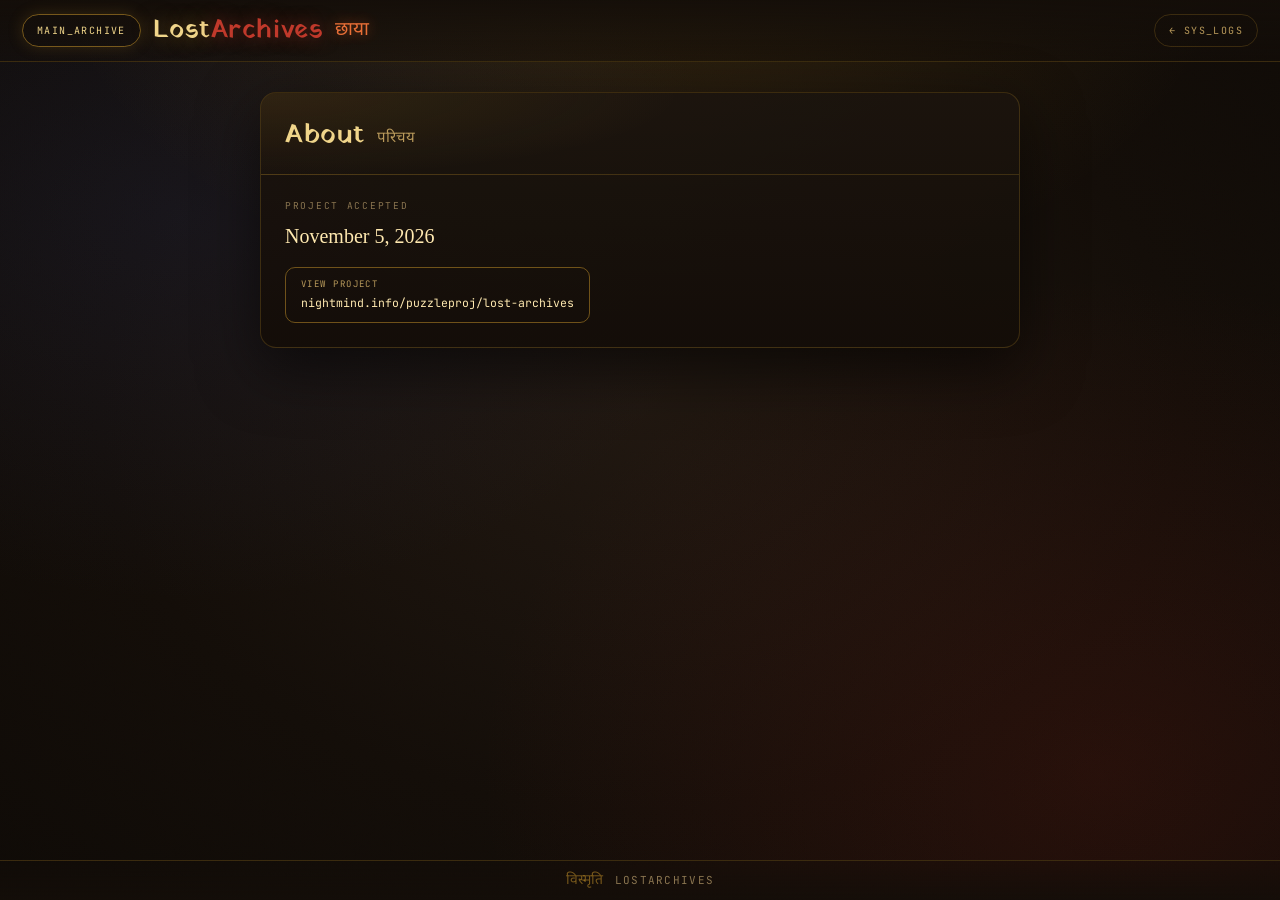
==== about.html @ 7a84ef9a "Add About page and Nightmind acceptance to changelog" ====
<!DOCTYPE html>
<html lang="en">
<head>
<meta charset="utf-8">
<meta name="viewport" content="width=device-width, initial-scale=1">
<title>LostArchives · About</title>
<meta name="description" content="LostArchives — project accepted at Nightmind.">
<link rel="icon" href="assets/favicon.svg" type="image/svg+xml">
<link rel="preconnect" href="https://fonts.googleapis.com">
<link rel="preconnect" href="https://fonts.gstatic.com" crossorigin>
<link href="https://fonts.googleapis.com/css2?family=Yatra+One&family=Noto+Sans+Devanagari:wght@400;500;700&family=JetBrains+Mono:wght@400;700&display=swap" rel="stylesheet">
<style>
  :root {
    --hand: "Yatra One", Georgia, serif;
    --sans: -apple-system, BlinkMacSystemFont, "Segoe UI", Roboto, sans-serif;
    --mono: "JetBrains Mono", ui-monospace, "SF Mono", Menlo, monospace;
    --deva: "Noto Sans Devanagari", serif;
    --serif: Georgia, "Iowan Old Style", "Times New Roman", serif;

    --soot: #0b0805;
    --stone: #1b140e;
    --brass: #c9962b;
    --gold: #f0d58a;
    --gold2: #ffe9b0;
    --copper: #8a5a2b;
    --sindoor: #c0392b;
    --ember: #ff7a3c;
    --ivory: #f3e6c8;
    --oldgold: #b99a5b;
    --muted: #8a7550;
    --line: rgba(201, 150, 43, .22);
    --line-strong: rgba(240, 213, 138, .45);
    --radius-lg: 16px;
  }
  * { box-sizing: border-box; }
  html, body { min-height: 100%; }
  body {
    margin: 0; color: var(--ivory);
    font: 13px/1.5 var(--sans);
    -webkit-font-smoothing: antialiased; text-rendering: optimizeLegibility;
    display: flex; flex-direction: column; min-height: 100vh;
    background: var(--soot);
  }

  #bg { position: fixed; inset: 0; z-index: 0; overflow: hidden;
    background:
      radial-gradient(1000px 680px at 50% -10%, rgba(201,150,43,.16), transparent 60%),
      radial-gradient(900px 620px at 14% 24%, rgba(51,70,140,.14), transparent 62%),
      radial-gradient(1000px 800px at 86% 86%, rgba(125,31,20,.2), transparent 62%),
      radial-gradient(1200px 900px at 50% 45%, #201710 0%, #130d08 45%, #0b0805 100%);
  }
  #grain { position: absolute; inset: -50%; opacity: .05; mix-blend-mode: overlay;
    background-image: url("data:image/svg+xml,%3Csvg xmlns='http://www.w3.org/2000/svg' width='180' height='180'%3E%3Cfilter id='n'%3E%3CfeTurbulence type='fractalNoise' baseFrequency='0.9' numOctaves='2' stitchTiles='stitch'/%3E%3C/filter%3E%3Crect width='180' height='180' filter='url(%23n)'/%3E%3C/svg%3E"); }

  header, main, footer { position: relative; z-index: 1; }

  header {
    display: flex; align-items: center; gap: 12px; height: 62px; padding: 0 22px;
    background: linear-gradient(180deg, rgba(20,14,9,.94), rgba(20,14,9,.4));
    border-bottom: 1px solid var(--line);
  }
  .wordmark { font-family: var(--hand); font-size: 26px; line-height: 1;
    color: var(--gold); letter-spacing: .02em; text-shadow: 0 0 20px rgba(201,150,43,.5); }
  .wordmark .accent { color: var(--sindoor); text-shadow: 0 0 18px rgba(192,57,43,.55); }
  .devaMark { font-family: var(--deva); font-size: 19px; color: var(--ember); opacity: .9;
    line-height: 1; text-shadow: 0 0 14px rgba(255,122,60,.55); }
  .spacer { flex: 1; }
  .navlink {
    font-family: var(--mono); font-size: 10px; letter-spacing: .14em; text-transform: uppercase;
    color: var(--oldgold); text-decoration: none; border: 1px solid var(--line);
    border-radius: 20px; padding: 8px 14px; transition: all .14s; white-space: nowrap;
  }
  .navlink:hover { color: var(--ivory); border-color: var(--line-strong); background: rgba(255,255,255,.04); }
  .navlink.main { color: var(--gold); border-color: rgba(201,150,43,.55); box-shadow: 0 0 16px rgba(201,150,43,.18); }
  .navlink.main:hover { color: var(--gold2); border-color: var(--gold); background: rgba(201,150,43,.08); }

  main { flex: 1; padding: 30px 22px 46px; display: flex; justify-content: center; }
  .wrap { width: 100%; max-width: 760px; }

  .panel {
    background: linear-gradient(180deg, rgba(27,20,14,.92), rgba(19,13,8,.92));
    border: 1px solid var(--line); border-radius: var(--radius-lg);
    box-shadow: 0 20px 60px rgba(0,0,0,.55); overflow: hidden;
  }
  .panel-head {
    display: flex; align-items: baseline; gap: 12px; flex-wrap: wrap;
    padding: 22px 24px 18px; border-bottom: 1px solid var(--line);
    background: radial-gradient(600px 120px at 0% 0%, rgba(201,150,43,.12), transparent 70%);
  }
  .panel-head h1 { font-family: var(--hand); font-weight: 400; font-size: 27px; margin: 0;
    color: var(--gold); letter-spacing: .02em; }
  .panel-head .deva { font-family: var(--deva); font-size: 15px; color: var(--oldgold); }

  .panel-body { padding: 24px; }
  .eyebrow { font-family: var(--mono); font-size: 9.5px; letter-spacing: .18em;
    text-transform: uppercase; color: var(--muted); margin-bottom: 8px; }
  .accept-date { font-family: var(--serif); font-size: 20px; color: var(--gold2);
    margin: 0 0 16px; }
  .accept-link { display: inline-flex; flex-direction: column; gap: 3px;
    color: var(--gold2); text-decoration: none; border: 1px solid rgba(201,150,43,.5);
    border-radius: 10px; padding: 10px 15px; transition: all .15s; }
  .accept-link:hover, .accept-link:focus-visible { background: rgba(201,150,43,.1);
    border-color: var(--line-strong); outline: none; }
  .accept-label { font-family: var(--mono); font-size: 9px; letter-spacing: .16em;
    text-transform: uppercase; color: var(--oldgold); }
  .accept-url { font-family: var(--mono); font-size: 11.5px; overflow-wrap: anywhere; }

  footer {
    display: flex; align-items: center; justify-content: center; gap: 12px; height: 40px; padding: 0 18px;
    border-top: 1px solid var(--line); color: var(--muted); font-size: 11px;
    background: linear-gradient(0deg, rgba(20,14,9,.9), rgba(20,14,9,.25));
  }
  footer .fm { font-family: var(--deva); color: rgba(201,150,43,.55); font-size: 14px; }
  footer .ft { font-family: var(--mono); letter-spacing: .12em; text-transform: uppercase; }

  @media (max-width: 640px) {
    header { height: 54px; padding: 0 14px; gap: 8px; }
    .wordmark { font-size: 20px; }
    .devaMark { font-size: 16px; }
    .navlink { padding: 6px 9px; font-size: 9px; letter-spacing: .08em; }
    main { padding: 18px 12px 34px; }
    .panel-head { padding: 18px 16px 14px; }
    .panel-head h1 { font-size: 22px; }
    .panel-body { padding: 18px 16px 22px; }
  }
  @media (max-width: 420px) {
    .wordmark { font-size: 18px; }
    .navlink { font-size: 8.5px; padding: 6px 8px; letter-spacing: .04em; }
  }
  @media (max-width: 360px) {
    header { gap: 6px; padding: 0 10px; }
    .wordmark { font-size: 17px; }
    .devaMark { display: none; }
    .navlink { padding: 6px 7px; }
  }
</style>
<!-- Google tag (gtag.js) -->
<script async src="https://www.googletagmanager.com/gtag/js?id=G-NR4B96Q0KX"></script>
<script>
  window.dataLayer = window.dataLayer || [];
  function gtag(){dataLayer.push(arguments);}
  gtag('js', new Date());

  gtag('config', 'G-NR4B96Q0KX');
</script>
</head>
<body>

<div id="bg">
  <div id="grain"></div>
</div>

<header>
  <a class="navlink main" href="https://www.instagram.com/rikith.lostarchives/" target="_blank" rel="noopener">MAIN_ARCHIVE</a>
  <span class="wordmark">Lost<span class="accent">Archives</span></span>
  <span class="devaMark">छाया</span>
  <span class="spacer"></span>
  <a class="navlink" href="index.html">← SYS_LOGS</a>
</header>

<main>
  <div class="wrap">
    <section class="panel">
      <div class="panel-head">
        <h1>About</h1>
        <span class="deva">परिचय</span>
      </div>
      <div class="panel-body">
        <div class="eyebrow">Project accepted</div>
        <p class="accept-date">November 5, 2026</p>
        <a class="accept-link" href="https://www.nightmind.info/puzzleproj/lost-archives" target="_blank" rel="noopener">
          <span class="accept-label">View project</span>
          <span class="accept-url">nightmind.info/puzzleproj/lost-archives</span>
        </a>
      </div>
    </section>
  </div>
</main>

<footer>
  <span class="fm">विस्मृति</span>
  <span class="ft">LostArchives</span>
</footer>

</body>
</html>
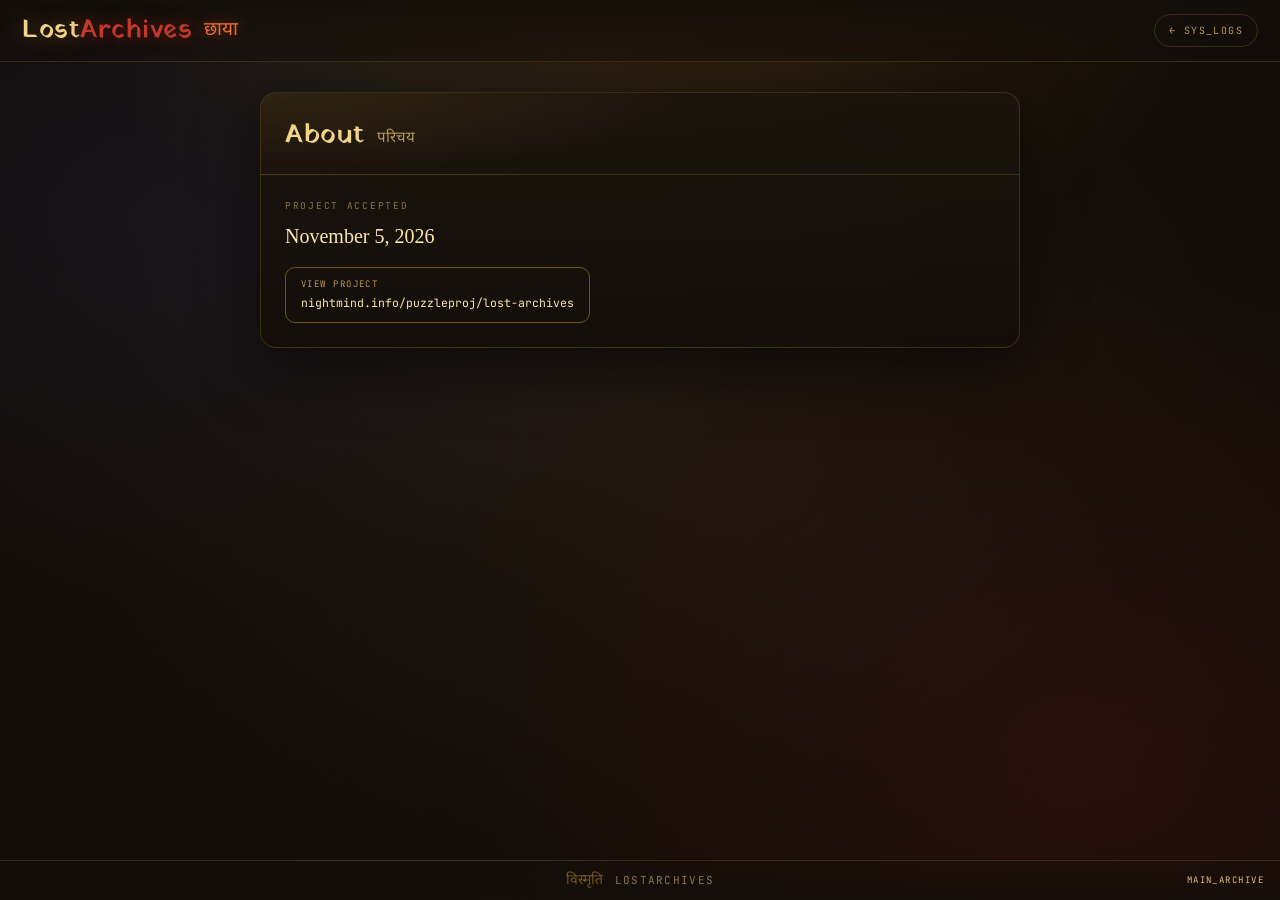
==== commit e54a2422: "Move MAIN_ARCHIVE link to footer" ====
--- a/about.html
+++ b/about.html
@@ -106,12 +106,18 @@
   .accept-url { font-family: var(--mono); font-size: 11.5px; overflow-wrap: anywhere; }
 
   footer {
+    position: relative;
     display: flex; align-items: center; justify-content: center; gap: 12px; height: 40px; padding: 0 18px;
     border-top: 1px solid var(--line); color: var(--muted); font-size: 11px;
     background: linear-gradient(0deg, rgba(20,14,9,.9), rgba(20,14,9,.25));
   }
   footer .fm { font-family: var(--deva); color: rgba(201,150,43,.55); font-size: 14px; }
   footer .ft { font-family: var(--mono); letter-spacing: .12em; text-transform: uppercase; }
+  .footer-main { position: absolute; right: 16px; top: 50%; transform: translateY(-50%);
+    font-family: var(--mono); font-size: 9px; letter-spacing: .16em; text-transform: uppercase;
+    color: var(--gold); opacity: .9; text-decoration: none;
+    transition: color .15s, opacity .15s; }
+  .footer-main:hover, .footer-main:focus-visible { color: var(--gold2); opacity: 1; outline: none; }
 
   @media (max-width: 640px) {
     header { height: 54px; padding: 0 14px; gap: 8px; }
@@ -122,6 +128,7 @@
     .panel-head { padding: 18px 16px 14px; }
     .panel-head h1 { font-size: 22px; }
     .panel-body { padding: 18px 16px 22px; }
+    .footer-main { right: 12px; font-size: 8px; letter-spacing: .1em; }
   }
   @media (max-width: 420px) {
     .wordmark { font-size: 18px; }
@@ -151,7 +158,6 @@
 </div>
 
 <header>
-  <a class="navlink main" href="https://www.instagram.com/rikith.lostarchives/" target="_blank" rel="noopener">MAIN_ARCHIVE</a>
   <span class="wordmark">Lost<span class="accent">Archives</span></span>
   <span class="devaMark">छाया</span>
   <span class="spacer"></span>
@@ -180,6 +186,7 @@
 <footer>
   <span class="fm">विस्मृति</span>
   <span class="ft">LostArchives</span>
+  <a class="footer-main" href="https://www.instagram.com/rikith.lostarchives/" target="_blank" rel="noopener">MAIN_ARCHIVE</a>
 </footer>
 
 </body>
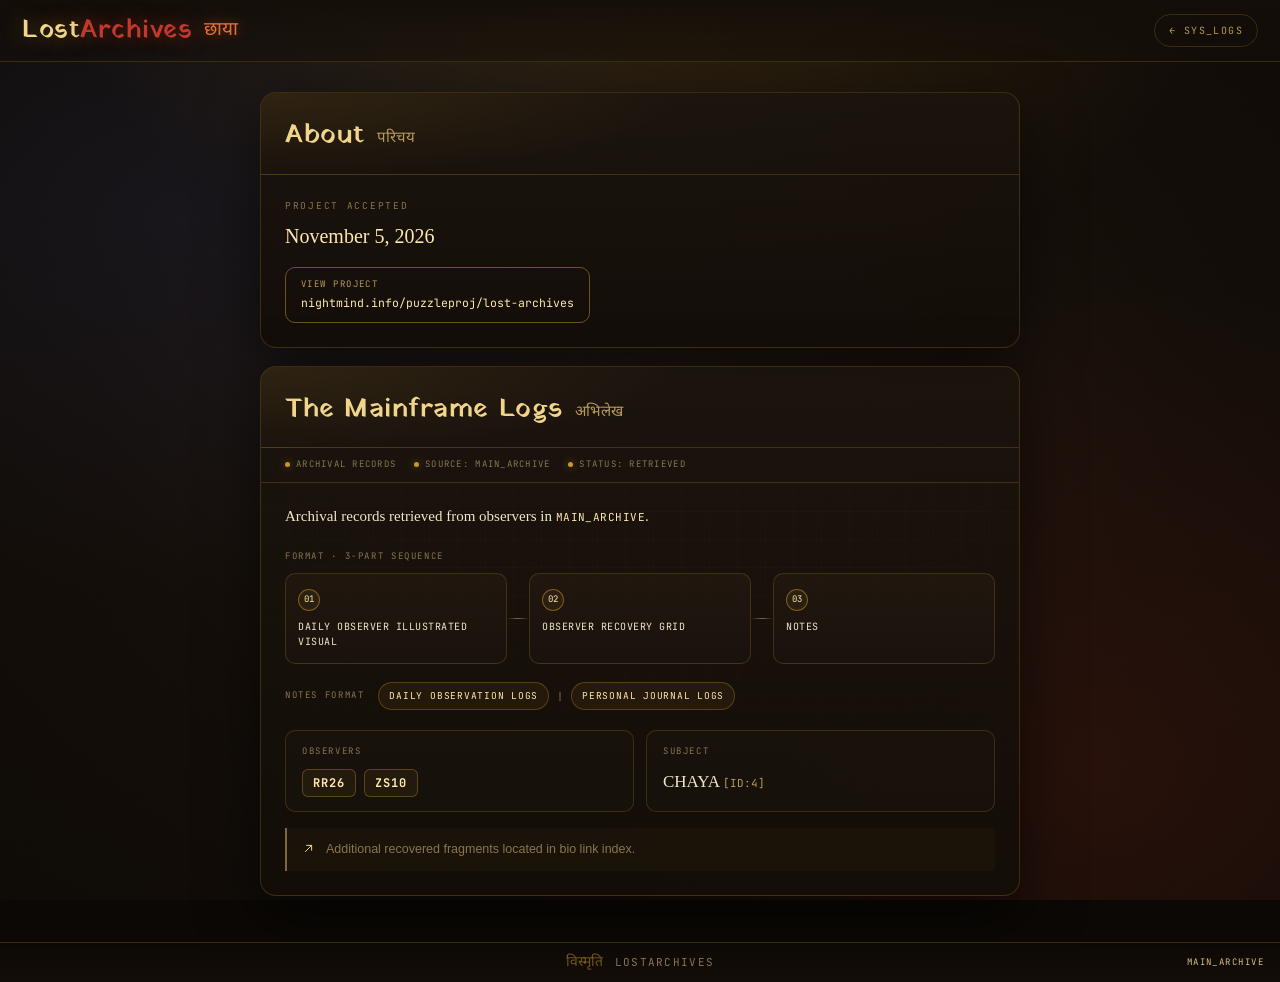
==== commit f62b6b06: "Add Mainframe Logs archival details to About page" ====
--- a/about.html
+++ b/about.html
@@ -105,6 +105,62 @@
     text-transform: uppercase; color: var(--oldgold); }
   .accept-url { font-family: var(--mono); font-size: 11.5px; overflow-wrap: anywhere; }
 
+  .logs-panel { margin-top: 18px; }
+  .log-strip { display: flex; flex-wrap: wrap; gap: 8px 18px; padding: 10px 24px;
+    border-bottom: 1px solid var(--line); font-family: var(--mono); font-size: 9px;
+    letter-spacing: .14em; text-transform: uppercase; color: var(--muted); }
+  .log-strip span { display: inline-flex; align-items: center; gap: 6px; }
+  .log-strip span::before { content: ""; width: 5px; height: 5px; border-radius: 50%;
+    background: var(--brass); box-shadow: 0 0 8px rgba(201,150,43,.6); }
+  .logs-body { position: relative; padding: 22px 24px 24px; }
+  .logs-body::before { content: ""; position: absolute; inset: 0; pointer-events: none;
+    opacity: .35;
+    background-image:
+      linear-gradient(rgba(201,150,43,.08) 1px, transparent 1px),
+      linear-gradient(90deg, rgba(201,150,43,.08) 1px, transparent 1px);
+    background-size: 28px 28px;
+    -webkit-mask-image: radial-gradient(120% 100% at 50% 0%, #000 30%, transparent 85%);
+    mask-image: radial-gradient(120% 100% at 50% 0%, #000 30%, transparent 85%); }
+  .logs-body > * { position: relative; z-index: 1; }
+  .logs-lede { margin: 0 0 22px; font-family: var(--serif); font-size: 15px; line-height: 1.55;
+    color: var(--ivory); max-width: 62ch; }
+  .logs-lede .mono { font-family: var(--mono); font-size: 11px; color: var(--gold2);
+    letter-spacing: .04em; }
+  .log-label { font-family: var(--mono); font-size: 9px; letter-spacing: .18em;
+    text-transform: uppercase; color: var(--muted); margin-bottom: 10px; }
+  .sequence { display: flex; align-items: stretch; gap: 0; margin-bottom: 18px; }
+  .seq-step { flex: 1; min-width: 0; padding: 14px 12px; border: 1px solid var(--line);
+    border-radius: 10px; background: linear-gradient(180deg, rgba(36,26,17,.75), rgba(27,20,14,.75)); }
+  .seq-num { display: inline-flex; align-items: center; justify-content: center;
+    width: 22px; height: 22px; margin-bottom: 9px; border-radius: 50%;
+    border: 1px solid rgba(201,150,43,.5); font-family: var(--mono); font-size: 9px;
+    color: var(--gold2); background: rgba(201,150,43,.08); }
+  .seq-name { display: block; font-family: var(--mono); font-size: 10px; line-height: 1.45;
+    letter-spacing: .05em; text-transform: uppercase; color: var(--ivory); }
+  .seq-link { width: 22px; flex: none; align-self: center; height: 1px;
+    background: linear-gradient(90deg, transparent, var(--line-strong), transparent); }
+  .notes-format { display: flex; flex-wrap: wrap; align-items: center; gap: 10px 14px;
+    margin-bottom: 20px; }
+  .notes-format .log-label { margin: 0; }
+  .note-chips { display: flex; flex-wrap: wrap; align-items: center; gap: 8px; }
+  .note-chip { font-family: var(--mono); font-size: 9.5px; letter-spacing: .08em;
+    text-transform: uppercase; color: var(--gold2); padding: 6px 10px; border-radius: 20px;
+    background: rgba(201,150,43,.08); border: 1px solid rgba(201,150,43,.32); }
+  .chip-sep { color: var(--muted); font-family: var(--mono); font-size: 10px; }
+  .log-meta { display: grid; grid-template-columns: 1fr 1fr; gap: 12px; margin-bottom: 16px; }
+  .meta-card { padding: 14px 16px; border-radius: 10px; border: 1px solid var(--line);
+    background: rgba(27,20,14,.65); }
+  .meta-tags { display: flex; flex-wrap: wrap; gap: 8px; }
+  .meta-tags span { font-family: var(--mono); font-weight: 700; font-size: 12px;
+    letter-spacing: .08em; color: var(--gold2); padding: 4px 10px; border-radius: 6px;
+    border: 1px solid rgba(201,150,43,.35); background: rgba(201,150,43,.07); }
+  .meta-value { font-family: var(--serif); font-size: 17px; color: var(--ivory); }
+  .meta-value .id { font-family: var(--mono); font-size: 11px; color: var(--oldgold); }
+  .bio-note { display: flex; align-items: flex-start; gap: 10px; padding: 12px 14px;
+    border-left: 2px solid var(--line-strong); background: rgba(201,150,43,.04);
+    color: var(--muted); font-size: 12.5px; line-height: 1.55; }
+  .bio-note svg { flex: none; width: 15px; height: 15px; margin-top: 1px; color: var(--gold); }
+
   footer {
     position: relative;
     display: flex; align-items: center; justify-content: center; gap: 12px; height: 40px; padding: 0 18px;
@@ -129,6 +185,13 @@
     .panel-head h1 { font-size: 22px; }
     .panel-body { padding: 18px 16px 22px; }
     .footer-main { right: 12px; font-size: 8px; letter-spacing: .1em; }
+    .log-strip { padding: 9px 16px; gap: 6px 12px; }
+    .logs-body { padding: 18px 16px 20px; }
+    .sequence { flex-direction: column; gap: 8px; margin-bottom: 16px; }
+    .seq-link { width: 1px; height: 12px; align-self: flex-start; margin-left: 23px;
+      background: linear-gradient(180deg, transparent, var(--line-strong), transparent); }
+    .seq-step { padding: 12px 12px; }
+    .log-meta { grid-template-columns: 1fr; }
   }
   @media (max-width: 420px) {
     .wordmark { font-size: 18px; }
@@ -180,6 +243,66 @@
         </a>
       </div>
     </section>
+
+    <section class="panel logs-panel">
+      <div class="panel-head">
+        <h1>The Mainframe Logs</h1>
+        <span class="deva">अभिलेख</span>
+      </div>
+      <div class="log-strip">
+        <span>Archival records</span>
+        <span>Source: MAIN_ARCHIVE</span>
+        <span>Status: Retrieved</span>
+      </div>
+      <div class="logs-body">
+        <p class="logs-lede">Archival records retrieved from observers in <span class="mono">MAIN_ARCHIVE</span>.</p>
+
+        <div class="log-label">Format · 3-part sequence</div>
+        <div class="sequence">
+          <div class="seq-step">
+            <span class="seq-num">01</span>
+            <span class="seq-name">Daily Observer Illustrated Visual</span>
+          </div>
+          <div class="seq-link" aria-hidden="true"></div>
+          <div class="seq-step">
+            <span class="seq-num">02</span>
+            <span class="seq-name">Observer Recovery Grid</span>
+          </div>
+          <div class="seq-link" aria-hidden="true"></div>
+          <div class="seq-step">
+            <span class="seq-num">03</span>
+            <span class="seq-name">Notes</span>
+          </div>
+        </div>
+
+        <div class="notes-format">
+          <span class="log-label">Notes format</span>
+          <div class="note-chips">
+            <span class="note-chip">Daily Observation Logs</span>
+            <span class="chip-sep" aria-hidden="true">|</span>
+            <span class="note-chip">Personal Journal Logs</span>
+          </div>
+        </div>
+
+        <div class="log-meta">
+          <div class="meta-card">
+            <div class="log-label">Observers</div>
+            <div class="meta-tags"><span>RR26</span><span>ZS10</span></div>
+          </div>
+          <div class="meta-card">
+            <div class="log-label">Subject</div>
+            <div class="meta-value">CHAYA <span class="id">[ID:4]</span></div>
+          </div>
+        </div>
+
+        <div class="bio-note">
+          <svg viewBox="0 0 24 24" fill="none" stroke="currentColor" stroke-width="1.6" stroke-linecap="round" stroke-linejoin="round" aria-hidden="true">
+            <path d="M7 17 17 7M9 7h8v8"/>
+          </svg>
+          <span>Additional recovered fragments located in bio link index.</span>
+        </div>
+      </div>
+    </section>
   </div>
 </main>
 
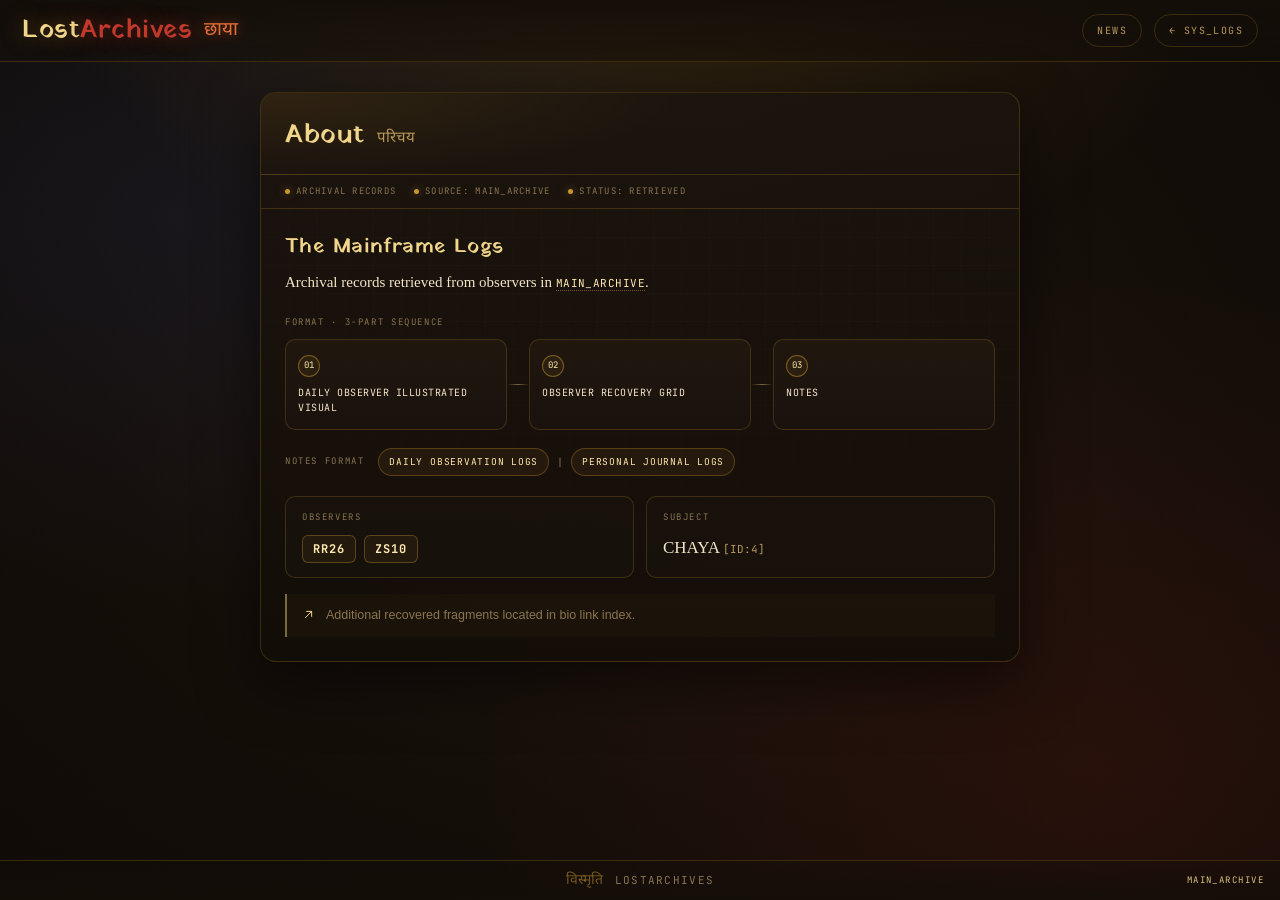
==== commit df332294: "Add News feed page and link MAIN_ARCHIVE from About" ====
--- a/about.html
+++ b/about.html
@@ -91,21 +91,6 @@
     color: var(--gold); letter-spacing: .02em; }
   .panel-head .deva { font-family: var(--deva); font-size: 15px; color: var(--oldgold); }
 
-  .panel-body { padding: 24px; }
-  .eyebrow { font-family: var(--mono); font-size: 9.5px; letter-spacing: .18em;
-    text-transform: uppercase; color: var(--muted); margin-bottom: 8px; }
-  .accept-date { font-family: var(--serif); font-size: 20px; color: var(--gold2);
-    margin: 0 0 16px; }
-  .accept-link { display: inline-flex; flex-direction: column; gap: 3px;
-    color: var(--gold2); text-decoration: none; border: 1px solid rgba(201,150,43,.5);
-    border-radius: 10px; padding: 10px 15px; transition: all .15s; }
-  .accept-link:hover, .accept-link:focus-visible { background: rgba(201,150,43,.1);
-    border-color: var(--line-strong); outline: none; }
-  .accept-label { font-family: var(--mono); font-size: 9px; letter-spacing: .16em;
-    text-transform: uppercase; color: var(--oldgold); }
-  .accept-url { font-family: var(--mono); font-size: 11.5px; overflow-wrap: anywhere; }
-
-  .logs-panel { margin-top: 18px; }
   .log-strip { display: flex; flex-wrap: wrap; gap: 8px 18px; padding: 10px 24px;
     border-bottom: 1px solid var(--line); font-family: var(--mono); font-size: 9px;
     letter-spacing: .14em; text-transform: uppercase; color: var(--muted); }
@@ -122,10 +107,14 @@
     -webkit-mask-image: radial-gradient(120% 100% at 50% 0%, #000 30%, transparent 85%);
     mask-image: radial-gradient(120% 100% at 50% 0%, #000 30%, transparent 85%); }
   .logs-body > * { position: relative; z-index: 1; }
+  .logs-heading { font-family: var(--hand); font-weight: 400; font-size: 21px; margin: 0 0 8px;
+    color: var(--gold); letter-spacing: .02em; }
   .logs-lede { margin: 0 0 22px; font-family: var(--serif); font-size: 15px; line-height: 1.55;
     color: var(--ivory); max-width: 62ch; }
   .logs-lede .mono { font-family: var(--mono); font-size: 11px; color: var(--gold2);
     letter-spacing: .04em; }
+  .logs-lede a { text-decoration: none; border-bottom: 1px dotted rgba(201,150,43,.5); }
+  .logs-lede a:hover, .logs-lede a:focus-visible { color: var(--gold); border-bottom-color: var(--gold); outline: none; }
   .log-label { font-family: var(--mono); font-size: 9px; letter-spacing: .18em;
     text-transform: uppercase; color: var(--muted); margin-bottom: 10px; }
   .sequence { display: flex; align-items: stretch; gap: 0; margin-bottom: 18px; }
@@ -183,7 +172,6 @@
     main { padding: 18px 12px 34px; }
     .panel-head { padding: 18px 16px 14px; }
     .panel-head h1 { font-size: 22px; }
-    .panel-body { padding: 18px 16px 22px; }
     .footer-main { right: 12px; font-size: 8px; letter-spacing: .1em; }
     .log-strip { padding: 9px 16px; gap: 6px 12px; }
     .logs-body { padding: 18px 16px 20px; }
@@ -224,30 +212,16 @@
   <span class="wordmark">Lost<span class="accent">Archives</span></span>
   <span class="devaMark">छाया</span>
   <span class="spacer"></span>
+  <a class="navlink" href="news.html">NEWS</a>
   <a class="navlink" href="index.html">← SYS_LOGS</a>
 </header>
 
 <main>
   <div class="wrap">
-    <section class="panel">
+    <section class="panel logs-panel">
       <div class="panel-head">
         <h1>About</h1>
         <span class="deva">परिचय</span>
-      </div>
-      <div class="panel-body">
-        <div class="eyebrow">Project accepted</div>
-        <p class="accept-date">November 5, 2026</p>
-        <a class="accept-link" href="https://www.nightmind.info/puzzleproj/lost-archives" target="_blank" rel="noopener">
-          <span class="accept-label">View project</span>
-          <span class="accept-url">nightmind.info/puzzleproj/lost-archives</span>
-        </a>
-      </div>
-    </section>
-
-    <section class="panel logs-panel">
-      <div class="panel-head">
-        <h1>The Mainframe Logs</h1>
-        <span class="deva">अभिलेख</span>
       </div>
       <div class="log-strip">
         <span>Archival records</span>
@@ -255,7 +229,8 @@
         <span>Status: Retrieved</span>
       </div>
       <div class="logs-body">
-        <p class="logs-lede">Archival records retrieved from observers in <span class="mono">MAIN_ARCHIVE</span>.</p>
+        <h2 class="logs-heading">The Mainframe Logs</h2>
+        <p class="logs-lede">Archival records retrieved from observers in <a class="mono" href="https://www.instagram.com/rikith.lostarchives/" target="_blank" rel="noopener">MAIN_ARCHIVE</a>.</p>
 
         <div class="log-label">Format · 3-part sequence</div>
         <div class="sequence">
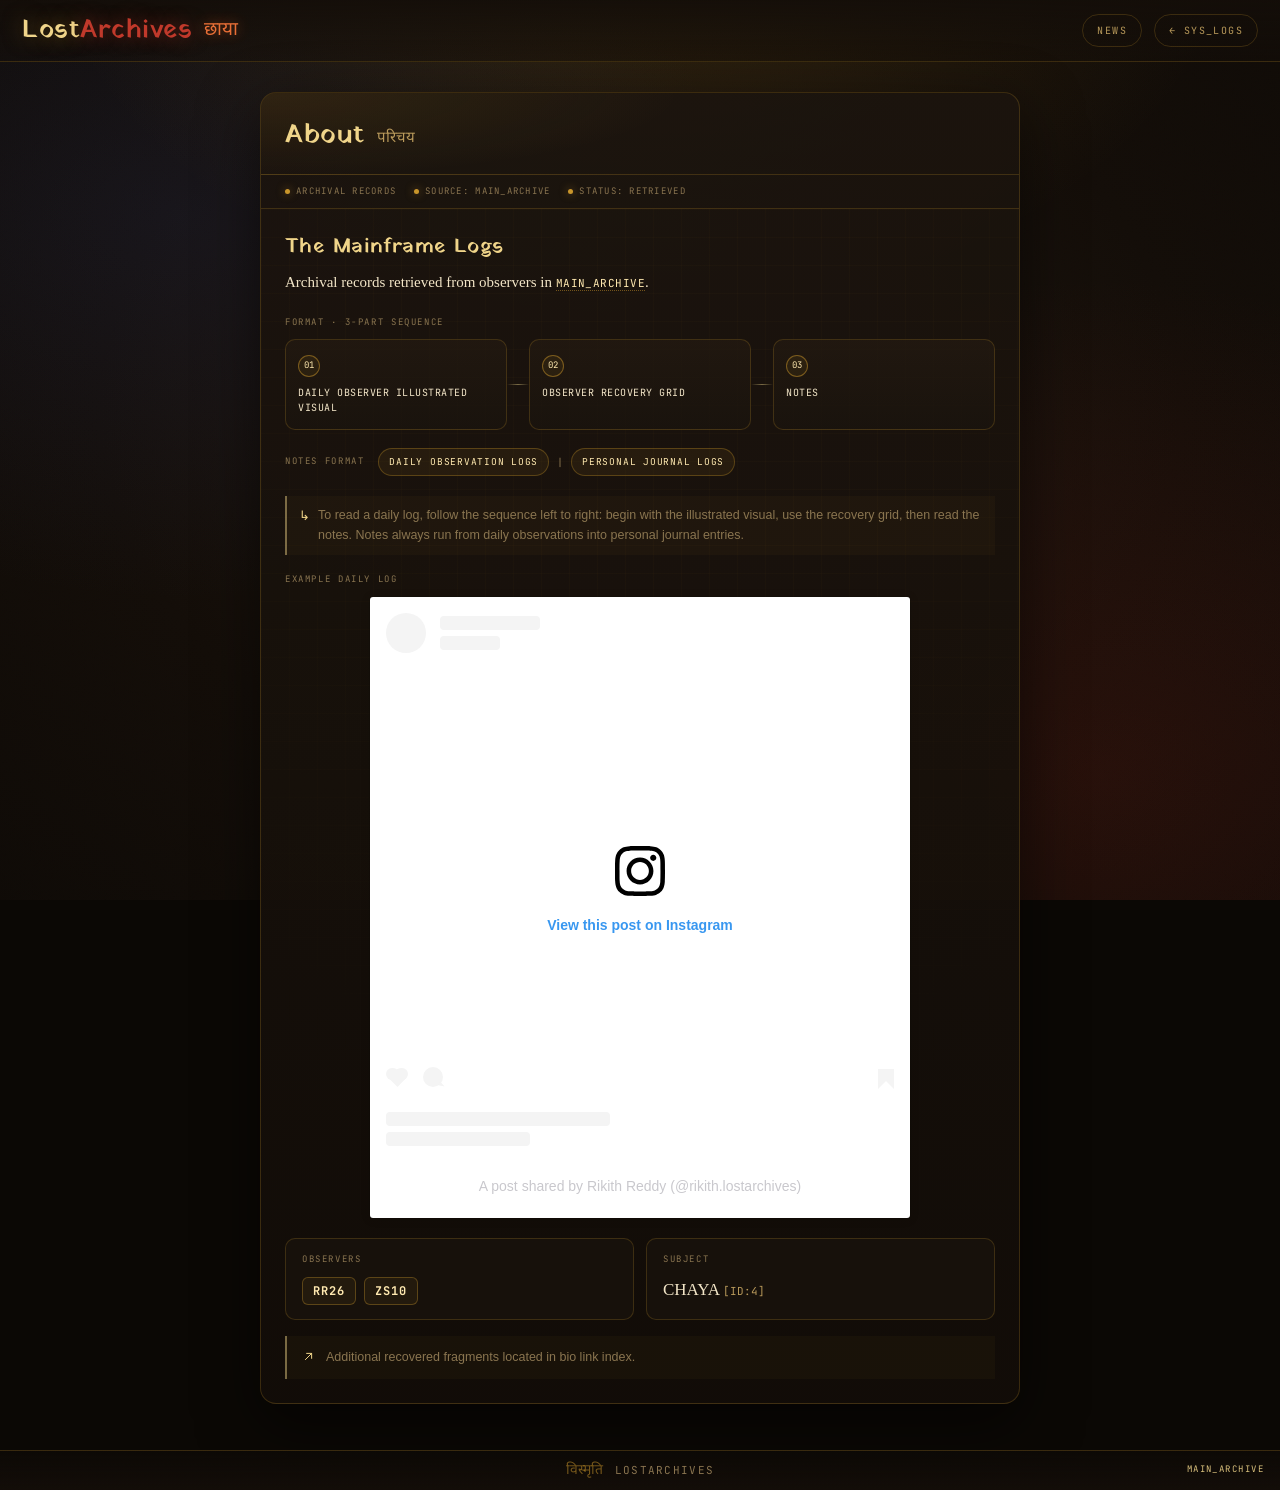
==== commit 036a8388: "Add daily log guidance and example Instagram embed" ====
--- a/about.html
+++ b/about.html
@@ -149,6 +149,12 @@
     border-left: 2px solid var(--line-strong); background: rgba(201,150,43,.04);
     color: var(--muted); font-size: 12.5px; line-height: 1.55; }
   .bio-note svg { flex: none; width: 15px; height: 15px; margin-top: 1px; color: var(--gold); }
+  .logs-help { display: flex; align-items: flex-start; gap: 8px; margin: 0 0 18px;
+    padding: 10px 12px; border-left: 2px solid var(--line-strong);
+    background: rgba(201,150,43,.04); color: var(--muted); font-size: 12.5px; line-height: 1.55; }
+  .logs-help .help-mark { flex: none; color: var(--gold); font-family: var(--mono); }
+  .embed-wrap { display: flex; justify-content: center; margin: 0 0 20px; }
+  .embed-wrap blockquote { margin: 0 !important; }
 
   footer {
     position: relative;
@@ -259,6 +265,17 @@
           </div>
         </div>
 
+        <p class="logs-help">
+          <span class="help-mark" aria-hidden="true">↳</span>
+          <span>To read a daily log, follow the sequence left to right: begin with the illustrated visual, use the recovery grid, then read the notes. Notes always run from daily observations into personal journal entries.</span>
+        </p>
+
+        <div class="log-label">Example daily log</div>
+        <div class="embed-wrap">
+          <blockquote class="instagram-media" data-instgrm-permalink="https://www.instagram.com/p/DewhMpHEgXD/?utm_source=ig_embed&amp;utm_campaign=loading" data-instgrm-version="14" style=" background:#FFF; border:0; border-radius:3px; box-shadow:0 0 1px 0 rgba(0,0,0,0.5),0 1px 10px 0 rgba(0,0,0,0.15); margin: 1px; max-width:540px; min-width:326px; padding:0; width:99.375%; width:-webkit-calc(100% - 2px); width:calc(100% - 2px);"><div style="padding:16px;"> <a href="https://www.instagram.com/p/DewhMpHEgXD/?utm_source=ig_embed&amp;utm_campaign=loading" style=" background:#FFFFFF; line-height:0; padding:0 0; text-align:center; text-decoration:none; width:100%;" target="_blank"> <div style=" display: flex; flex-direction: row; align-items: center;"> <div style="background-color: #F4F4F4; border-radius: 50%; flex-grow: 0; height: 40px; margin-right: 14px; width: 40px;"></div> <div style="display: flex; flex-direction: column; flex-grow: 1; justify-content: center;"> <div style=" background-color: #F4F4F4; border-radius: 4px; flex-grow: 0; height: 14px; margin-bottom: 6px; width: 100px;"></div> <div style=" background-color: #F4F4F4; border-radius: 4px; flex-grow: 0; height: 14px; width: 60px;"></div></div></div><div style="padding: 19% 0;"></div> <div style="display:block; height:50px; margin:0 auto 12px; width:50px;"><svg width="50px" height="50px" viewBox="0 0 60 60" version="1.1" xmlns="https://www.w3.org/2000/svg" xmlns:xlink="https://www.w3.org/1999/xlink"><g stroke="none" stroke-width="1" fill="none" fill-rule="evenodd"><g transform="translate(-511.000000, -20.000000)" fill="#000000"><g><path d="M556.869,30.41 C554.814,30.41 553.148,32.076 553.148,34.131 C553.148,36.186 554.814,37.852 556.869,37.852 C558.924,37.852 560.59,36.186 560.59,34.131 C560.59,32.076 558.924,30.41 556.869,30.41 M541,60.657 C535.114,60.657 530.342,55.887 530.342,50 C530.342,44.114 535.114,39.342 541,39.342 C546.887,39.342 551.658,44.114 551.658,50 C551.658,55.887 546.887,60.657 541,60.657 M541,33.886 C532.1,33.886 524.886,41.1 524.886,50 C524.886,58.899 532.1,66.113 541,66.113 C549.9,66.113 557.115,58.899 557.115,50 C557.115,41.1 549.9,33.886 541,33.886 M565.378,62.101 C565.244,65.022 564.756,66.606 564.346,67.663 C563.803,69.06 563.154,70.057 562.106,71.106 C561.058,72.155 560.06,72.803 558.662,73.347 C557.607,73.757 556.021,74.244 553.102,74.378 C549.944,74.521 548.997,74.552 541,74.552 C533.003,74.552 532.056,74.521 528.898,74.378 C525.979,74.244 524.393,73.757 523.338,73.347 C521.94,72.803 520.942,72.155 519.894,71.106 C518.846,70.057 518.197,69.06 517.654,67.663 C517.244,66.606 516.755,65.022 516.623,62.101 C516.479,58.943 516.448,57.996 516.448,50 C516.448,42.003 516.479,41.056 516.623,37.899 C516.755,34.978 517.244,33.391 517.654,32.338 C518.197,30.938 518.846,29.942 519.894,28.894 C520.942,27.846 521.94,27.196 523.338,26.654 C524.393,26.244 525.979,25.756 528.898,25.623 C532.057,25.479 533.004,25.448 541,25.448 C548.997,25.448 549.943,25.479 553.102,25.623 C556.021,25.756 557.607,26.244 558.662,26.654 C560.06,27.196 561.058,27.846 562.106,28.894 C563.154,29.942 563.803,30.938 564.346,32.338 C564.756,33.391 565.244,34.978 565.378,37.899 C565.522,41.056 565.552,42.003 565.552,50 C565.552,57.996 565.522,58.943 565.378,62.101 M570.82,37.631 C570.674,34.438 570.167,32.258 569.425,30.349 C568.659,28.377 567.633,26.702 565.965,25.035 C564.297,23.368 562.623,22.342 560.652,21.575 C558.743,20.834 556.562,20.326 553.369,20.18 C550.169,20.033 549.148,20 541,20 C532.853,20 531.831,20.033 528.631,20.18 C525.438,20.326 523.257,20.834 521.349,21.575 C519.376,22.342 517.703,23.368 516.035,25.035 C514.368,26.702 513.342,28.377 512.574,30.349 C511.834,32.258 511.326,34.438 511.181,37.631 C511.035,40.831 511,41.851 511,50 C511,58.147 511.035,59.17 511.181,62.369 C511.326,65.562 511.834,67.743 512.574,69.651 C513.342,71.625 514.368,73.296 516.035,74.965 C517.703,76.634 519.376,77.658 521.349,78.425 C523.257,79.167 525.438,79.673 528.631,79.82 C531.831,79.965 532.853,80.001 541,80.001 C549.148,80.001 550.169,79.965 553.369,79.82 C556.562,79.673 558.743,79.167 560.652,78.425 C562.623,77.658 564.297,76.634 565.965,74.965 C567.633,73.296 568.659,71.625 569.425,69.651 C570.167,67.743 570.674,65.562 570.82,62.369 C570.966,59.17 571,58.147 571,50 C571,41.851 570.966,40.831 570.82,37.631"></path></g></g></g></svg></div><div style="padding-top: 8px;"> <div style=" color:#3897f0; font-family:Arial,sans-serif; font-size:14px; font-style:normal; font-weight:550; line-height:18px;">View this post on Instagram</div></div><div style="padding: 12.5% 0;"></div> <div style="display: flex; flex-direction: row; margin-bottom: 14px; align-items: center;"><div> <div style="background-color: #F4F4F4; border-radius: 50%; height: 12.5px; width: 12.5px; transform: translateX(0px) translateY(7px);"></div> <div style="background-color: #F4F4F4; height: 12.5px; transform: rotate(-45deg) translateX(3px) translateY(1px); width: 12.5px; flex-grow: 0; margin-right: 14px; margin-left: 2px;"></div> <div style="background-color: #F4F4F4; border-radius: 50%; height: 12.5px; width: 12.5px; transform: translateX(9px) translateY(-18px);"></div></div><div style="margin-left: 8px;"> <div style=" background-color: #F4F4F4; border-radius: 50%; flex-grow: 0; height: 20px; width: 20px;"></div> <div style=" width: 0; height: 0; border-top: 2px solid transparent; border-left: 6px solid #f4f4f4; border-bottom: 2px solid transparent; transform: translateX(16px) translateY(-4px) rotate(30deg)"></div></div><div style="margin-left: auto;"> <div style=" width: 0px; border-top: 8px solid #F4F4F4; border-right: 8px solid transparent; transform: translateY(16px);"></div> <div style=" background-color: #F4F4F4; flex-grow: 0; height: 12px; width: 16px; transform: translateY(-4px);"></div> <div style=" width: 0; height: 0; border-top: 8px solid #F4F4F4; border-left: 8px solid transparent; transform: translateY(-4px) translateX(8px);"></div></div></div> <div style="display: flex; flex-direction: column; flex-grow: 1; justify-content: center; margin-bottom: 24px;"> <div style=" background-color: #F4F4F4; border-radius: 4px; flex-grow: 0; height: 14px; margin-bottom: 6px; width: 224px;"></div> <div style=" background-color: #F4F4F4; border-radius: 4px; flex-grow: 0; height: 14px; width: 144px;"></div></div></a><p style=" color:#c9c8cd; font-family:Arial,sans-serif; font-size:14px; line-height:17px; margin-bottom:0; margin-top:8px; overflow:hidden; padding:8px 0 7px; text-align:center; text-overflow:ellipsis; white-space:nowrap;"><a href="https://www.instagram.com/p/DewhMpHEgXD/?utm_source=ig_embed&amp;utm_campaign=loading" style=" color:#c9c8cd; font-family:Arial,sans-serif; font-size:14px; font-style:normal; font-weight:normal; line-height:17px; text-decoration:none;" target="_blank">A post shared by Rikith Reddy (@rikith.lostarchives)</a></p></div></blockquote>
+        </div>
+        <script async src="https://www.instagram.com/embed.js"></script>
+
         <div class="log-meta">
           <div class="meta-card">
             <div class="log-label">Observers</div>
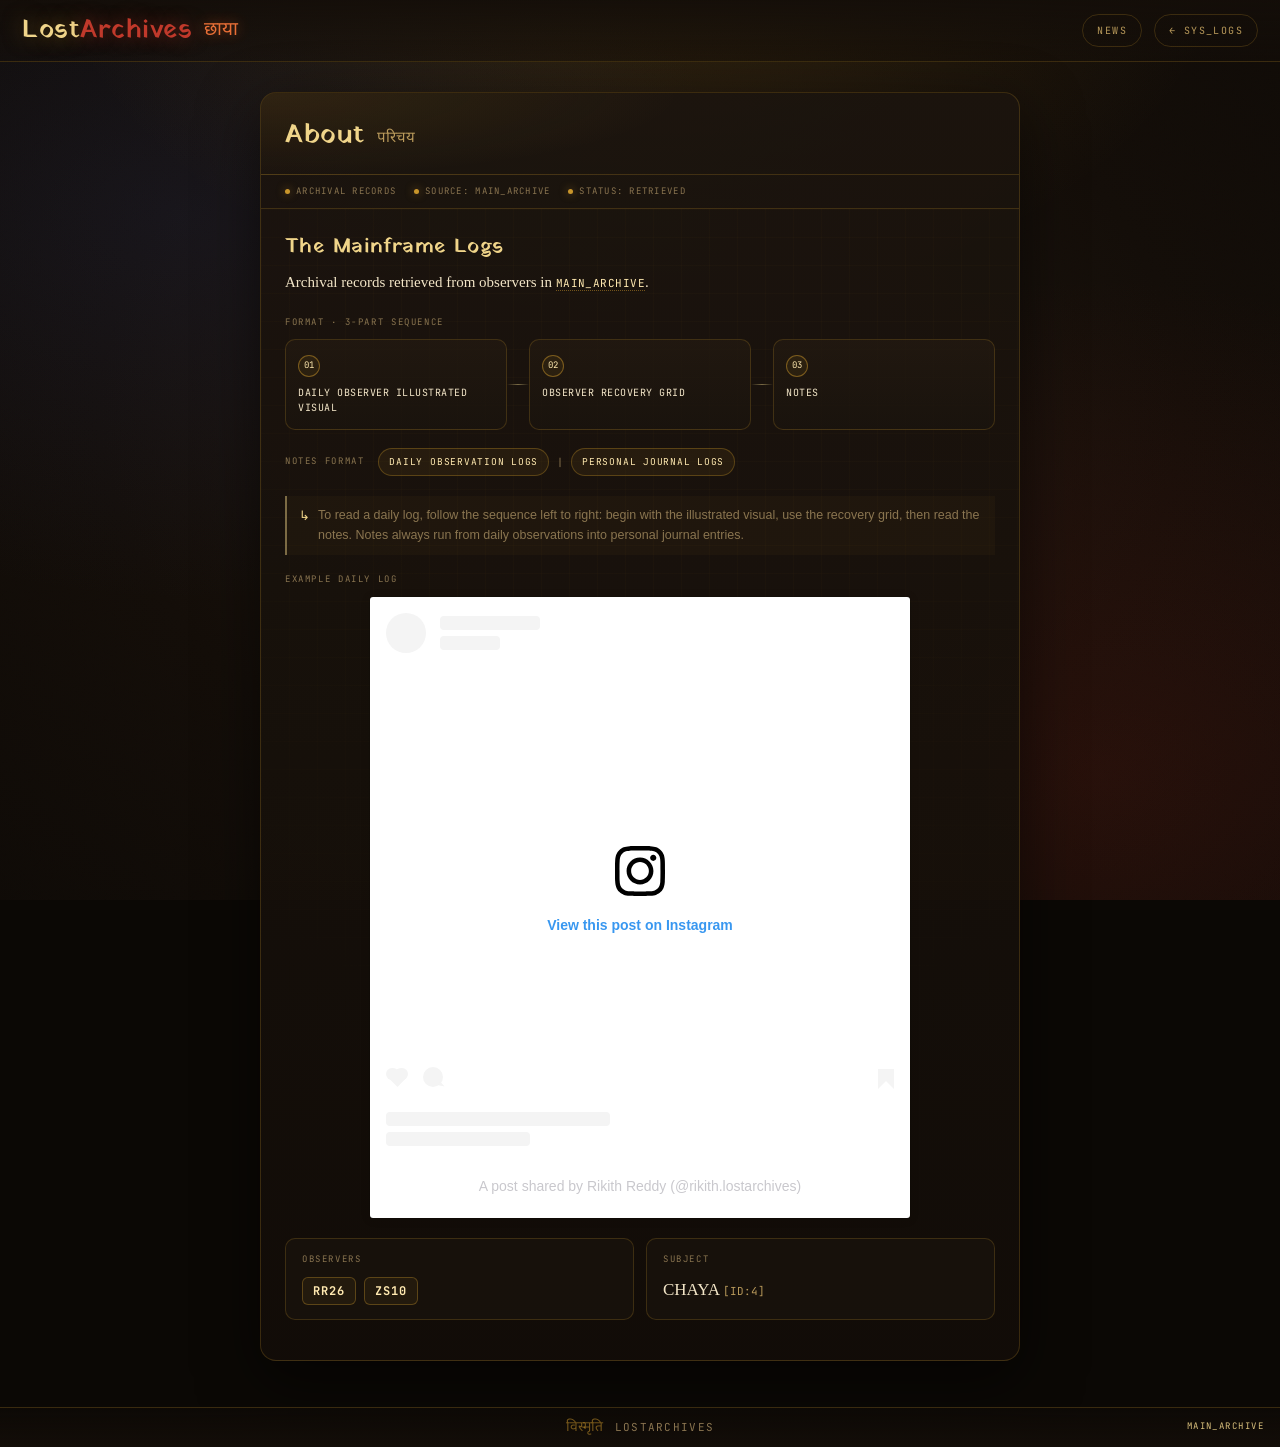
==== commit f3a0f79e: "Remove bio link note from About page" ====
--- a/about.html
+++ b/about.html
@@ -145,10 +145,6 @@
     border: 1px solid rgba(201,150,43,.35); background: rgba(201,150,43,.07); }
   .meta-value { font-family: var(--serif); font-size: 17px; color: var(--ivory); }
   .meta-value .id { font-family: var(--mono); font-size: 11px; color: var(--oldgold); }
-  .bio-note { display: flex; align-items: flex-start; gap: 10px; padding: 12px 14px;
-    border-left: 2px solid var(--line-strong); background: rgba(201,150,43,.04);
-    color: var(--muted); font-size: 12.5px; line-height: 1.55; }
-  .bio-note svg { flex: none; width: 15px; height: 15px; margin-top: 1px; color: var(--gold); }
   .logs-help { display: flex; align-items: flex-start; gap: 8px; margin: 0 0 18px;
     padding: 10px 12px; border-left: 2px solid var(--line-strong);
     background: rgba(201,150,43,.04); color: var(--muted); font-size: 12.5px; line-height: 1.55; }
@@ -286,13 +282,6 @@
             <div class="meta-value">CHAYA <span class="id">[ID:4]</span></div>
           </div>
         </div>
-
-        <div class="bio-note">
-          <svg viewBox="0 0 24 24" fill="none" stroke="currentColor" stroke-width="1.6" stroke-linecap="round" stroke-linejoin="round" aria-hidden="true">
-            <path d="M7 17 17 7M9 7h8v8"/>
-          </svg>
-          <span>Additional recovered fragments located in bio link index.</span>
-        </div>
       </div>
     </section>
   </div>
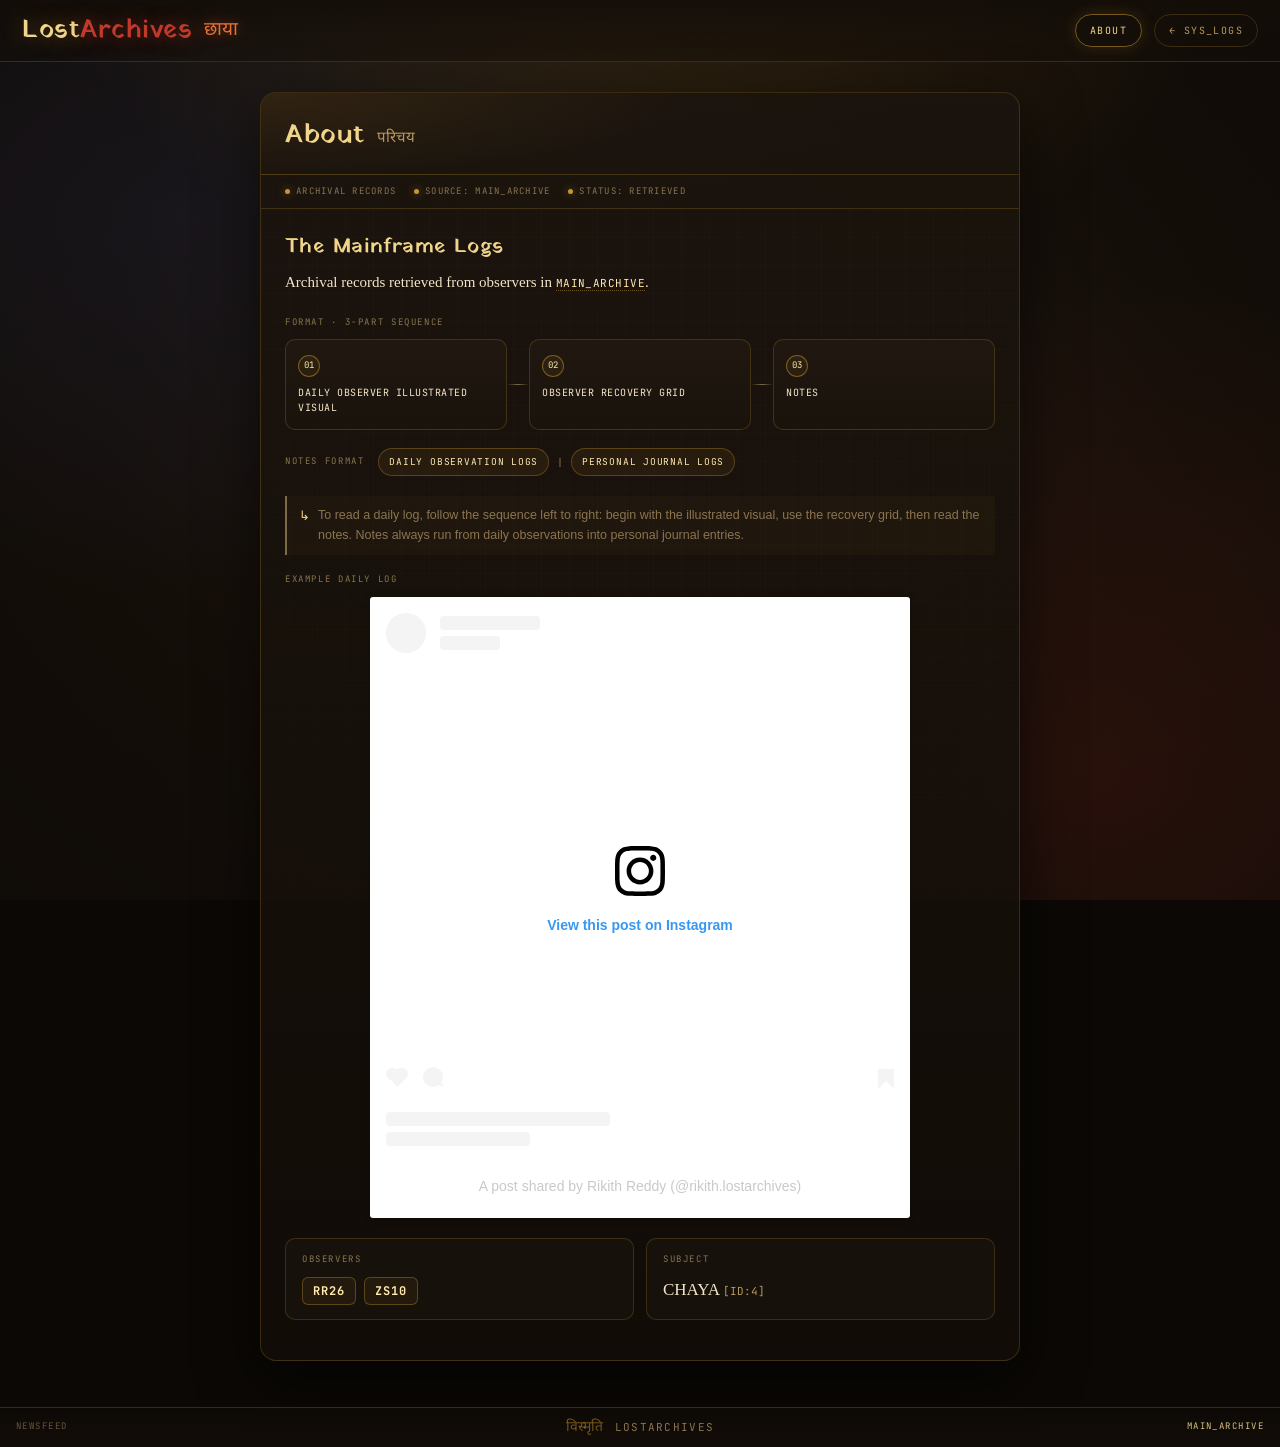
==== commit 73ca7bcb: "Move About to header and Newsfeed to footer" ====
--- a/about.html
+++ b/about.html
@@ -160,6 +160,12 @@
   }
   footer .fm { font-family: var(--deva); color: rgba(201,150,43,.55); font-size: 14px; }
   footer .ft { font-family: var(--mono); letter-spacing: .12em; text-transform: uppercase; }
+  .footer-links { position: absolute; left: 16px; top: 50%; transform: translateY(-50%);
+    display: flex; align-items: center; gap: 14px; }
+  .footer-link { font-family: var(--mono); font-size: 9px; letter-spacing: .16em;
+    text-transform: uppercase; color: var(--muted); opacity: .7; text-decoration: none;
+    transition: color .15s, opacity .15s; }
+  .footer-link:hover, .footer-link:focus-visible { color: var(--gold2); opacity: 1; outline: none; }
   .footer-main { position: absolute; right: 16px; top: 50%; transform: translateY(-50%);
     font-family: var(--mono); font-size: 9px; letter-spacing: .16em; text-transform: uppercase;
     color: var(--gold); opacity: .9; text-decoration: none;
@@ -175,6 +181,8 @@
     .panel-head { padding: 18px 16px 14px; }
     .panel-head h1 { font-size: 22px; }
     .footer-main { right: 12px; font-size: 8px; letter-spacing: .1em; }
+    .footer-links { left: 12px; gap: 10px; }
+    .footer-link { font-size: 8px; letter-spacing: .1em; }
     .log-strip { padding: 9px 16px; gap: 6px 12px; }
     .logs-body { padding: 18px 16px 20px; }
     .sequence { flex-direction: column; gap: 8px; margin-bottom: 16px; }
@@ -214,7 +222,7 @@
   <span class="wordmark">Lost<span class="accent">Archives</span></span>
   <span class="devaMark">छाया</span>
   <span class="spacer"></span>
-  <a class="navlink" href="news.html">NEWS</a>
+  <a class="navlink main" href="about.html">ABOUT</a>
   <a class="navlink" href="index.html">← SYS_LOGS</a>
 </header>
 
@@ -290,6 +298,9 @@
 <footer>
   <span class="fm">विस्मृति</span>
   <span class="ft">LostArchives</span>
+  <span class="footer-links">
+    <a class="footer-link" href="newsfeed.html">newsfeed</a>
+  </span>
   <a class="footer-main" href="https://www.instagram.com/rikith.lostarchives/" target="_blank" rel="noopener">MAIN_ARCHIVE</a>
 </footer>
 
